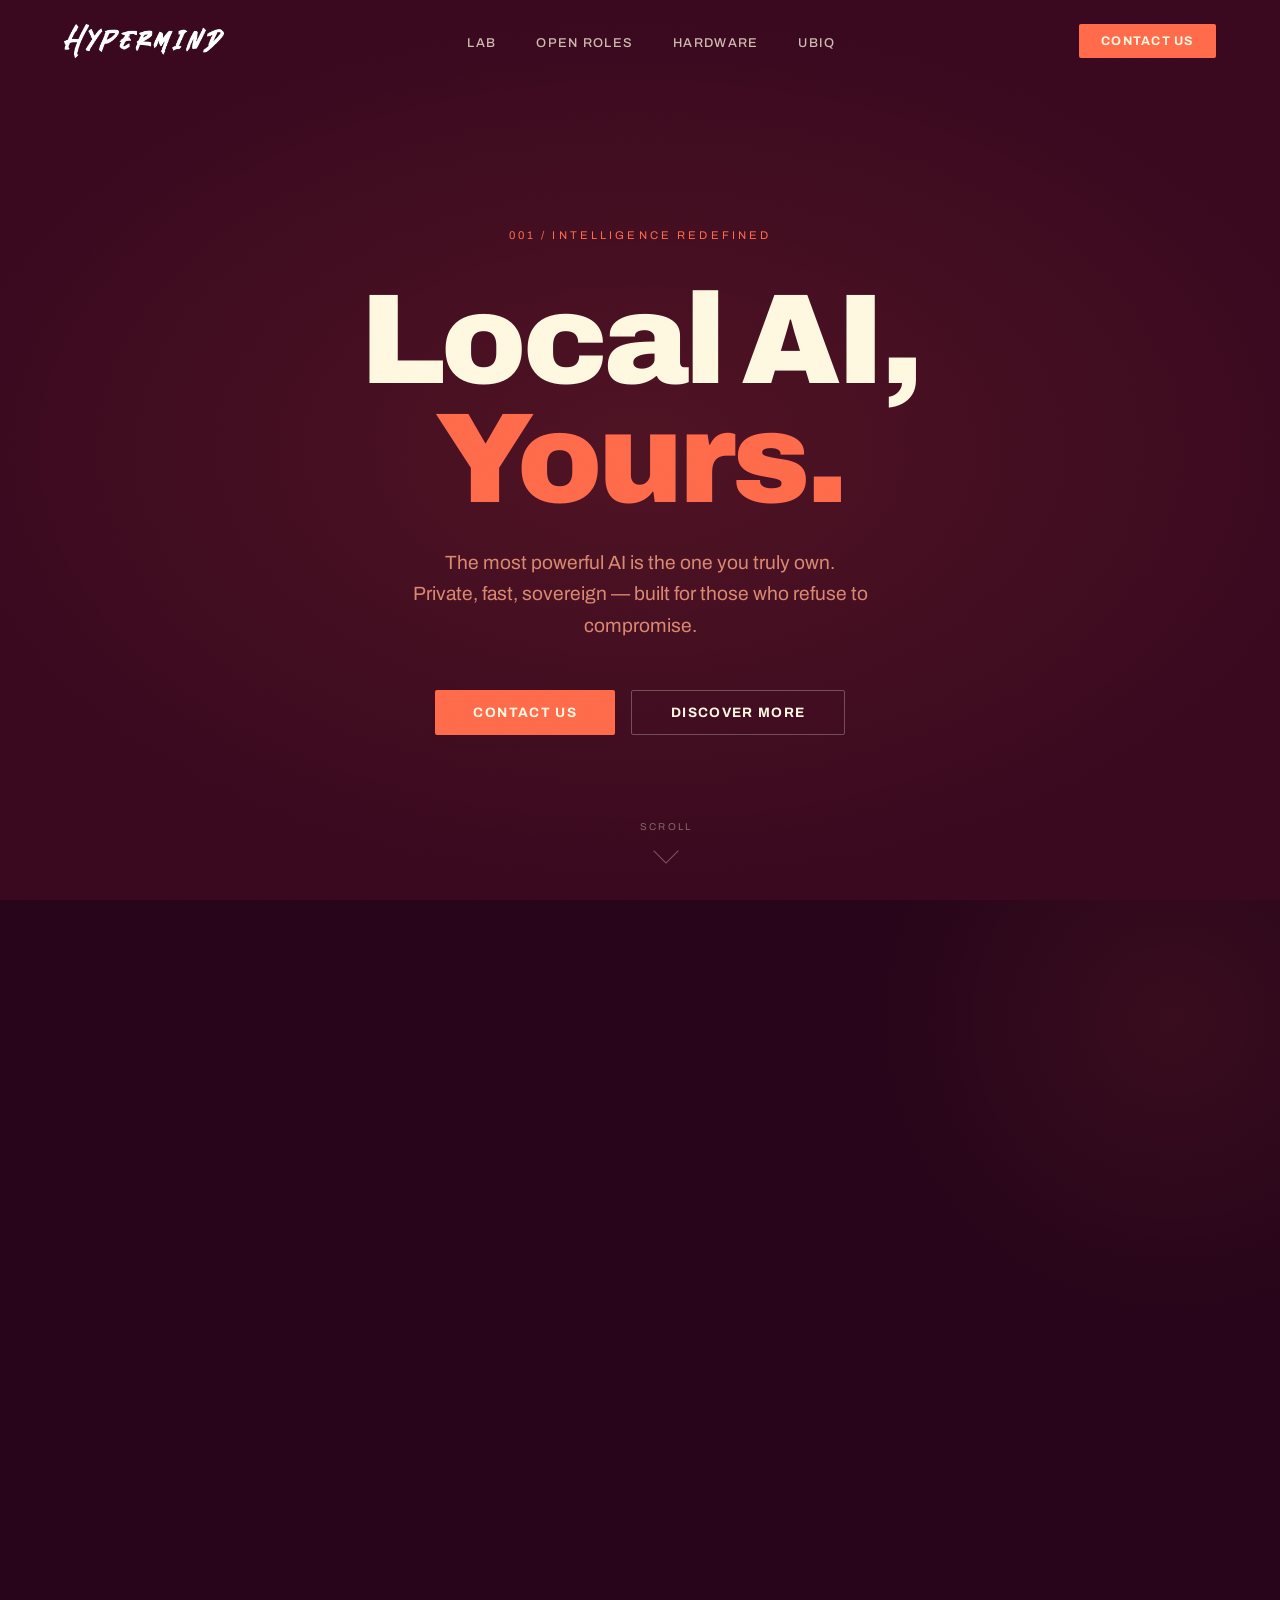
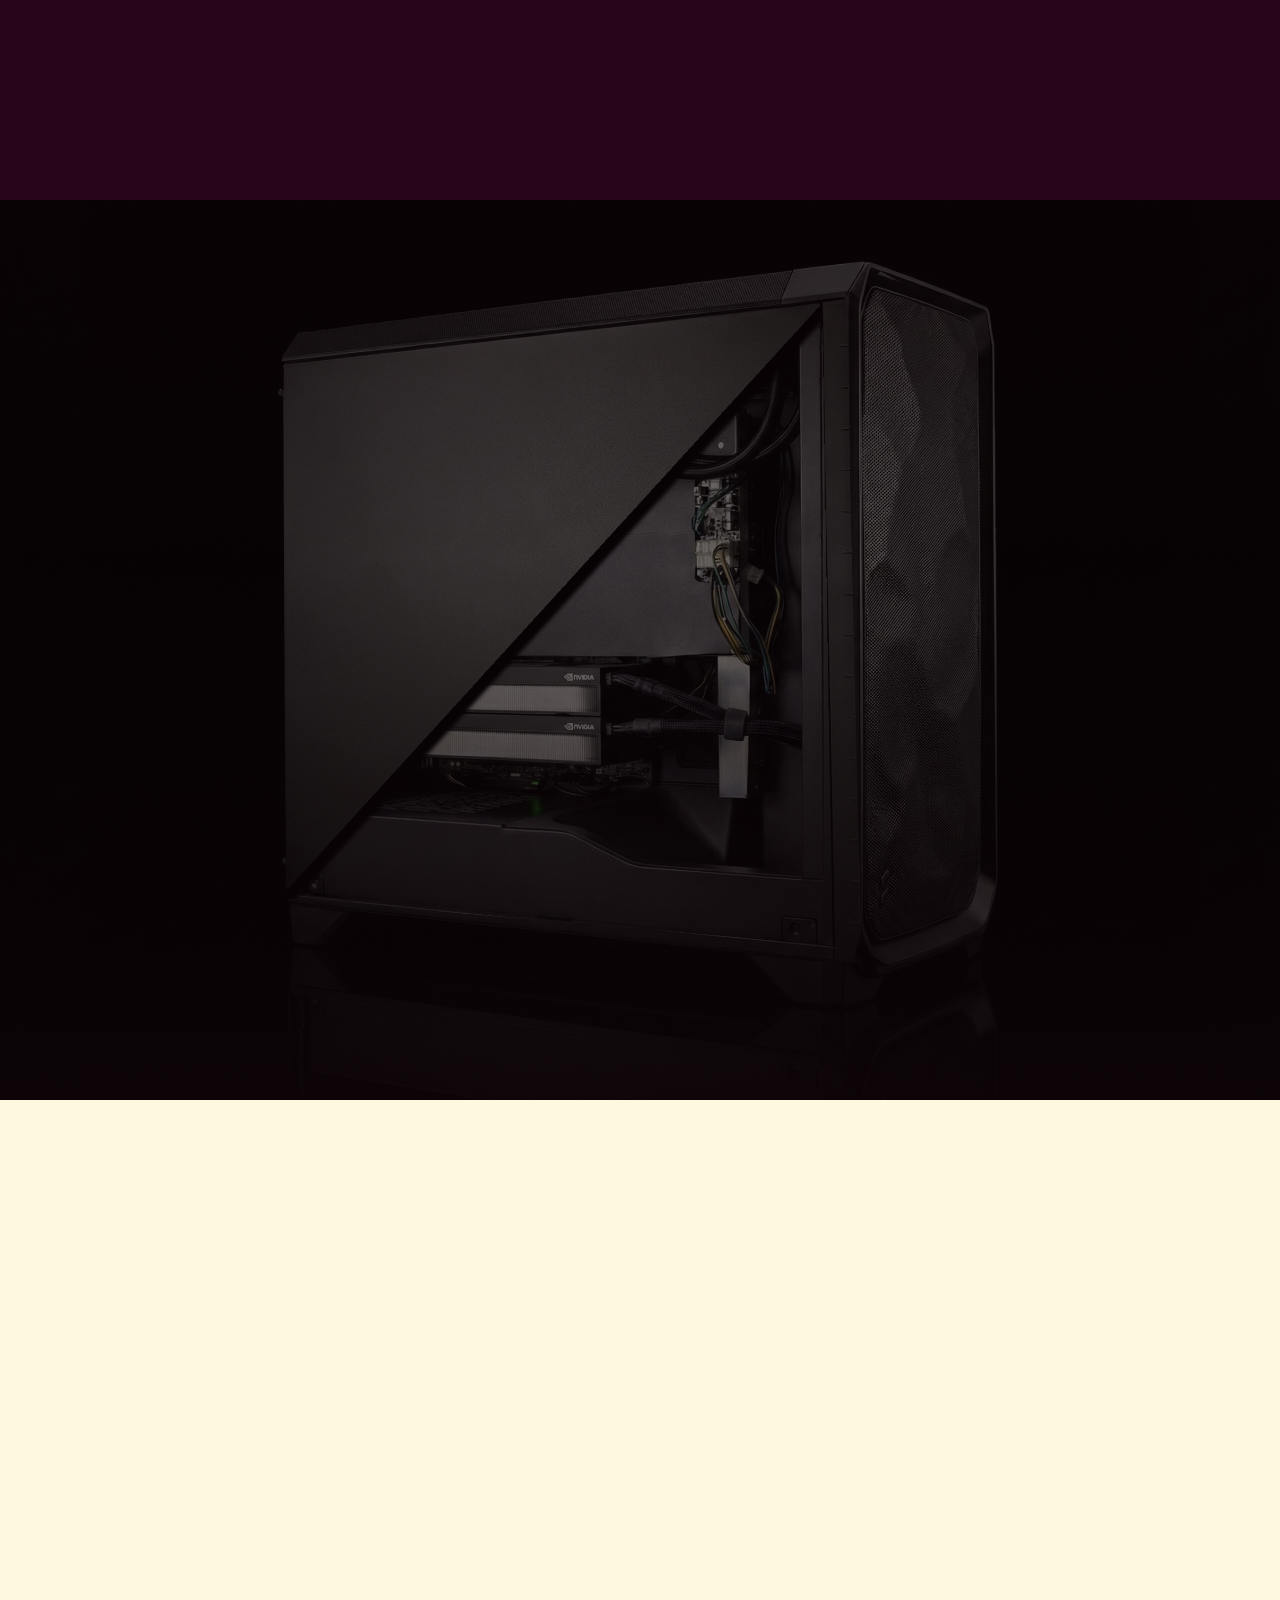
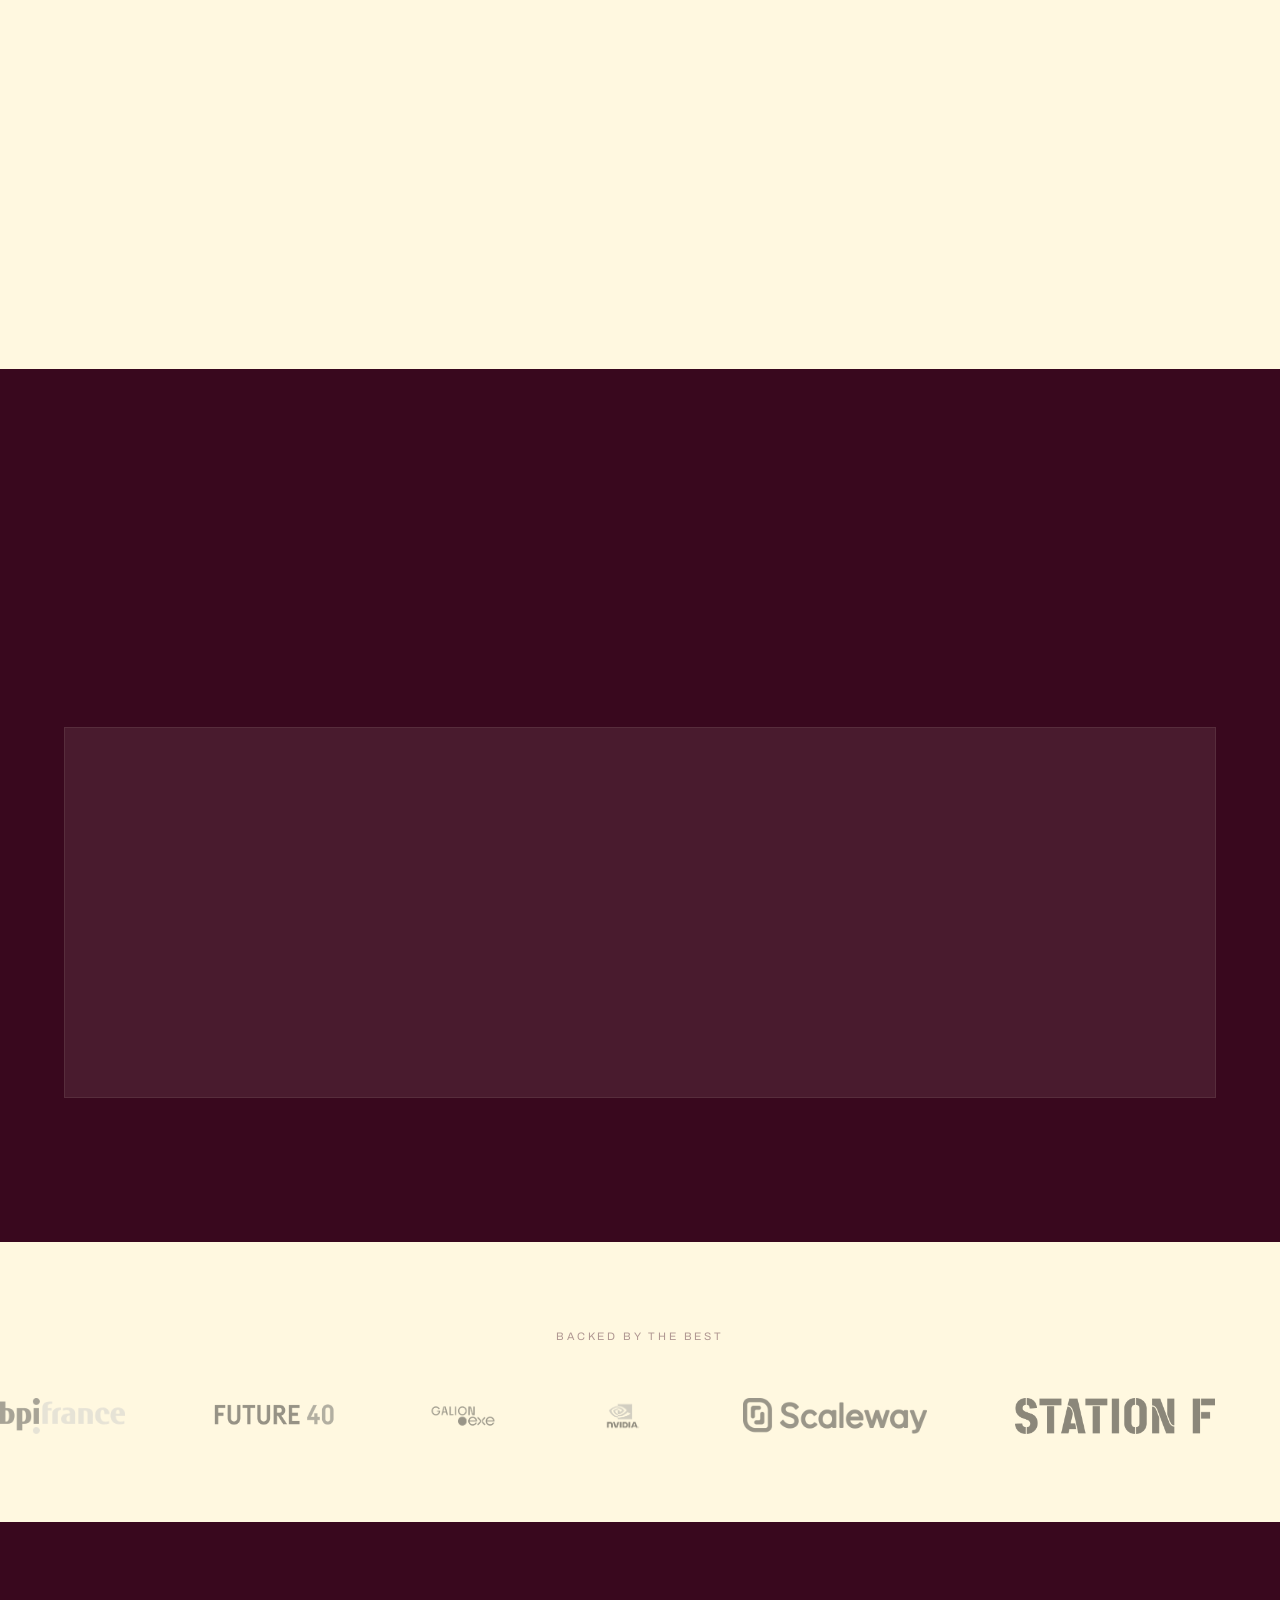
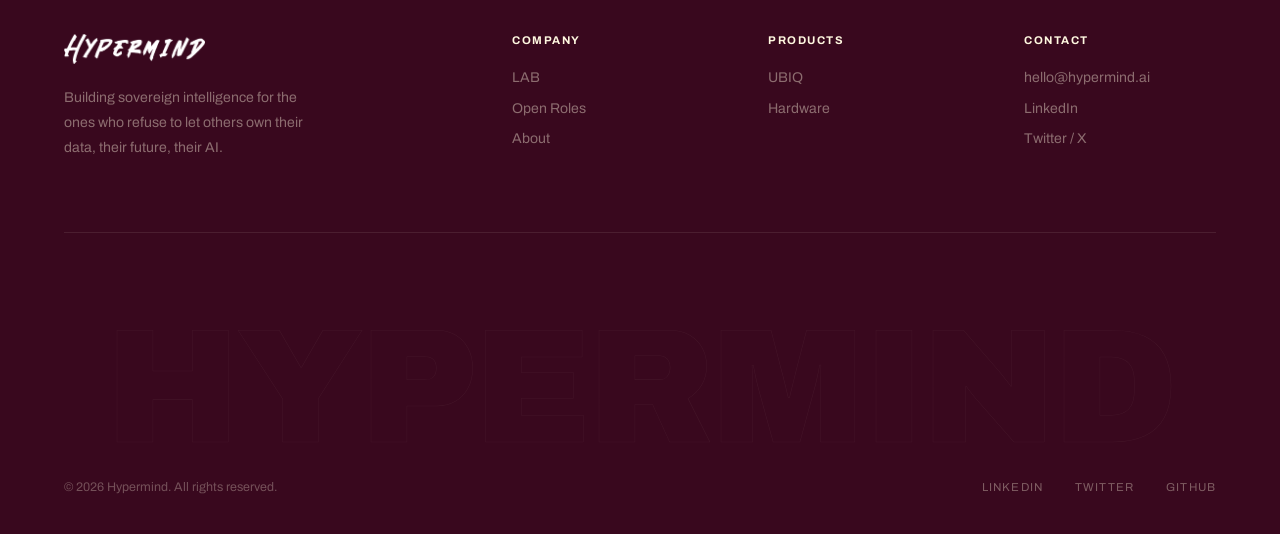
==== index.html @ 374aa988 "Initial version — home, UBIQ, and hardware pages Three-page static site for Hypermind: landing page," ====
<!DOCTYPE html>
<html lang="en">
<head>
  <meta charset="UTF-8" />
  <meta name="viewport" content="width=device-width, initial-scale=1.0" />
  <title>Hypermind — Local Intelligence</title>
  <link rel="preconnect" href="https://fonts.googleapis.com" />
  <link rel="preconnect" href="https://fonts.gstatic.com" crossorigin />
  <link href="https://fonts.googleapis.com/css2?family=Archivo:ital,wdth,wght@0,75..125,100..900;1,75..125,100..900&display=swap" rel="stylesheet" />
  <link rel="stylesheet" href="css/style.css" />
  <link rel="stylesheet" href="css/home.css" />
</head>
<body>

<!-- ══════════════════════════════════════════════
     NAVBAR
══════════════════════════════════════════════ -->
<nav id="nav">
  <a href="#" class="nav-logo">
    <img src="assets/logo.png" alt="Hypermind" />
  </a>
  <ul class="nav-links">
    <li><a href="#lab">LAB</a></li>
    <li><a href="#open-roles">Open Roles</a></li>
    <li><a href="hardware.html">Hardware</a></li>
    <li><a href="#ubiq">UBIQ</a></li>
  </ul>
  <button class="btn-nav" onclick="openModal()">Contact Us</button>
</nav>


<!-- ══════════════════════════════════════════════
     HERO
══════════════════════════════════════════════ -->
<section id="hero">
  <span class="hero-label">001 / Intelligence Redefined</span>
  <h1 class="hero-title">Local AI,<br><em>Yours.</em></h1>
  <p class="hero-sub">
    The most powerful AI is the one you truly own.<br>
    Private, fast, sovereign — built for those who refuse to compromise.
  </p>
  <div class="hero-btns">
    <button class="btn-primary" onclick="openModal()">Contact Us</button>
    <button class="btn-outline" onclick="scrollTo('ubiq')">Discover More</button>
  </div>
  <div class="scroll-hint" onclick="scrollTo('ubiq')">
    <span>Scroll</span>
    <div class="scroll-chevron"></div>
  </div>
</section>


<!-- ══════════════════════════════════════════════
     PRODUCT — UBIQ
══════════════════════════════════════════════ -->
<section id="ubiq">
  <div class="ubiq-inner">
    <div class="ubiq-visual r-l">
      <img src="assets/ubiq.png" alt="UBIQ" />
    </div>
    <div class="ubiq-content">
      <span class="prod-label r d1">001 / Product</span>
      <h2 class="prod-title r d2">UBIQ</h2>
      <p class="prod-caption r d3">
        Your AI, everywhere. UBIQ brings sovereign local intelligence to any
        device — no cloud, no compromise, no limits. Deploy, customise, own.
      </p>
      <div class="r d4">
        <a href="ubiq.html" class="btn-primary">Try UBIQ Now</a>
      </div>
    </div>
  </div>
</section>


<!-- ══════════════════════════════════════════════
     PRODUCT — HARDWARE
══════════════════════════════════════════════ -->
<section id="hardware">
  <div class="hw-bg"></div>
  <div class="hw-overlay"></div>
  <div class="hw-inner">
    <span class="hw-label r d1">002 / Product</span>
    <h2 class="hw-title r d2">The<br>Hardware.</h2>
    <p class="hw-caption r d3">
      Built for performance, designed to last. Our hardware is the
      foundation of local AI sovereignty — raw power, engineered with precision.
    </p>
    <div class="r d4">
      <button class="btn-primary">Discover Hardware</button>
    </div>
  </div>
</section>


<!-- ══════════════════════════════════════════════
     MISSION
══════════════════════════════════════════════ -->
<section id="mission">
  <div class="mission-inner">
    <span class="mission-label r">003 / Our Mission</span>
    <p class="mission-body">
      <span class="r">
        We are in the middle of a revolution that few recognise.
        AI is changing everything — everywhere, all at once.
        But it's almost never truly yours. It always moves the rules: tracking
        your data, following your moves, learning everything about you.&nbsp;
      </span>
      <span class="big r d1">We believe the most powerful AI is the one you truly own.</span>
      <span class="r d2">
        &nbsp;Aligned to your rules. Having access to your data.
        For years, we've worked to bring you Local Intelligence: software that
        runs on your hardware, dependent on no one. AI that is actually yours —
        the one that follows you, not the other way around.
      </span>
    </p>
  </div>
</section>


<!-- ══════════════════════════════════════════════
     PARTNERSHIPS
══════════════════════════════════════════════ -->
<section id="partnerships">
  <div class="section-top">
    <span class="section-tag r">004 / Partnerships</span>
    <h2 class="section-heading r d1">What they<br>say about us.</h2>
  </div>

  <div class="partners-grid">

    <!-- Card 1 — Alexandre Pereira -->
    <div class="partner-card r">
      <div class="card-layout">
        <div class="card-rotated">Alexandre Pereira — 2501.AI Founder</div>
        <img src="assets/alex.jpeg" class="card-photo" alt="Alexandre Pereira" />
        <div class="card-body">
          <span class="quote-icon">"</span>
          <p class="card-quote">
            Hypermind is the best team ever regarding local AI,
            or as they like to call it: Local Intelligence.
          </p>
          <p class="card-role">Founder, 2501.AI</p>
          <a href="#" class="card-link">Go to the article →</a>
        </div>
      </div>
    </div>

    <!-- Card 2 — add name & quote here -->
    <div class="partner-card r d1">
      <div class="card-layout">
        <div class="card-rotated">Partner — Institution</div>
        <div class="card-photo-empty">⊕</div>
        <div class="card-body">
          <span class="quote-icon">"</span>
          <p class="card-quote">
            An exceptional team pushing the boundaries of what's
            possible with local AI infrastructure.
          </p>
          <p class="card-role">Partner</p>
          <a href="#" class="card-link">Learn more →</a>
        </div>
      </div>
    </div>

    <!-- Card 3 — add name & quote here -->
    <div class="partner-card r d2">
      <div class="card-layout">
        <div class="card-rotated">Partner — Institution</div>
        <div class="card-photo-empty">⊕</div>
        <div class="card-body">
          <span class="quote-icon">"</span>
          <p class="card-quote">
            Hypermind represents a new vision for enterprise AI —
            one that doesn't compromise on privacy or performance.
          </p>
          <p class="card-role">Partner</p>
          <a href="#" class="card-link">Learn more →</a>
        </div>
      </div>
    </div>

  </div>
</section>


<!-- ══════════════════════════════════════════════
     SPONSORS MARQUEE
══════════════════════════════════════════════ -->
<section id="sponsors">
  <p class="sponsors-tag">Backed by the best</p>
  <div style="overflow:hidden;">
    <div class="marquee-track">
      <img src="assets/bpifrance.png" alt="BPI France"  class="sponsor-img" />
      <img src="assets/f40.png"        alt="Future 40"   class="sponsor-img" />
      <img src="assets/galion.avif"    alt="Galion"      class="sponsor-img" />
      <img src="assets/nvidia.png"     alt="NVIDIA"      class="sponsor-img" />
      <img src="assets/scaleway.png"   alt="Scaleway"    class="sponsor-img" />
      <img src="assets/stationf.png"   alt="Station F"   class="sponsor-img" />
      <!-- Duplicate for seamless loop -->
      <img src="assets/bpifrance.png" alt="BPI France"  class="sponsor-img" />
      <img src="assets/f40.png"        alt="Future 40"   class="sponsor-img" />
      <img src="assets/galion.avif"    alt="Galion"      class="sponsor-img" />
      <img src="assets/nvidia.png"     alt="NVIDIA"      class="sponsor-img" />
      <img src="assets/scaleway.png"   alt="Scaleway"    class="sponsor-img" />
      <img src="assets/stationf.png"   alt="Station F"   class="sponsor-img" />
    </div>
  </div>
</section>


<!-- ══════════════════════════════════════════════
     FOOTER
══════════════════════════════════════════════ -->
<footer>
  <div class="footer-inner">
    <div class="footer-grid">
      <div class="footer-brand">
        <img src="assets/logo.png" class="footer-brand-logo" alt="Hypermind" />
        <p>Building sovereign intelligence for the ones who refuse to let others own their data, their future, their AI.</p>
      </div>
      <div class="footer-col">
        <h5>Company</h5>
        <ul>
          <li><a href="#lab">LAB</a></li>
          <li><a href="#open-roles">Open Roles</a></li>
          <li><a href="#">About</a></li>
        </ul>
      </div>
      <div class="footer-col">
        <h5>Products</h5>
        <ul>
          <li><a href="ubiq.html">UBIQ</a></li>
          <li><a href="hardware.html">Hardware</a></li>
        </ul>
      </div>
      <div class="footer-col">
        <h5>Contact</h5>
        <ul>
          <li><a href="mailto:hello@hypermind.ai">hello@hypermind.ai</a></li>
          <li><a href="#">LinkedIn</a></li>
          <li><a href="#">Twitter / X</a></li>
        </ul>
      </div>
    </div>

    <div class="footer-big">
      <svg id="footer-svg" viewBox="0 0 1000 160" xmlns="http://www.w3.org/2000/svg"
           onmouseenter="fhOn(true)" onmouseleave="fhOn(false)" onmousemove="fhMove(event)">
        <defs>
          <radialGradient id="fhReveal" gradientUnits="userSpaceOnUse" r="240" cx="500" cy="80">
            <stop offset="0%"   stop-color="white"/>
            <stop offset="100%" stop-color="black"/>
          </radialGradient>
          <mask id="fhMask">
            <rect x="0" y="0" width="100%" height="100%" fill="url(#fhReveal)"/>
          </mask>
          <linearGradient id="fhGrad" x1="0%" y1="0%" x2="100%" y2="0%">
            <stop offset="0%"   stop-color="#FF6B4B"/>
            <stop offset="50%"  stop-color="#FFA886"/>
            <stop offset="100%" stop-color="#FF6B4B"/>
          </linearGradient>
        </defs>
        <text x="50%" y="75%" text-anchor="middle" dominant-baseline="middle"
              font-size="145" font-weight="900" font-family="Archivo,sans-serif"
              fill="none" stroke="rgba(255,248,224,.055)" stroke-width="0.5" letter-spacing="-3">HYPERMIND</text>
        <text id="fh-hover" x="50%" y="75%" text-anchor="middle" dominant-baseline="middle"
              font-size="145" font-weight="900" font-family="Archivo,sans-serif"
              fill="none" stroke="url(#fhGrad)" stroke-width="0.5"
              mask="url(#fhMask)" opacity="0" letter-spacing="-3"
              style="transition: opacity .3s">HYPERMIND</text>
      </svg>
    </div>

    <div class="footer-bottom">
      <p class="footer-copy">&copy; 2026 Hypermind. All rights reserved.</p>
      <div class="footer-social">
        <a href="#">LinkedIn</a>
        <a href="#">Twitter</a>
        <a href="#">GitHub</a>
      </div>
    </div>
  </div>
</footer>


<!-- ══════════════════════════════════════════════
     CONTACT MODAL
══════════════════════════════════════════════ -->
<div class="modal-bg" id="modal-bg" onclick="closeModalOut(event)">
  <div class="modal">
    <button class="modal-x" onclick="closeModal()">×</button>
    <h2>Let's Talk.</h2>
    <p>Tell us about your project and we'll get back to you shortly.</p>
    <form onsubmit="sendForm(event)">
      <div class="form-row">
        <label>Your Name</label>
        <input type="text" placeholder="Jane Doe" required />
      </div>
      <div class="form-row">
        <label>Email</label>
        <input type="email" placeholder="you@company.com" required />
      </div>
      <div class="form-row">
        <label>Message</label>
        <textarea placeholder="What are you working on?" required></textarea>
      </div>
      <button type="submit" class="btn-primary" style="width:100%;margin-top:.5rem;">
        Send Message
      </button>
    </form>
  </div>
</div>

<script src="js/main.js"></script>
</body>
</html>
---- css/style.css ----
/* ═══════════════════════════════════════════════════════════
   HYPERMIND — Shared Stylesheet
   Used by: index.html, ubiq.html
   ─────────────────────────────────────────────────────────
   To change brand colours, edit the :root variables below.
═══════════════════════════════════════════════════════════ */

/* ─── Brand Variables ───────────────────────────────────── */
:root {
  --dark:  #39081E;
  --cream: #FFF8E0;
  --peach: #FFA886;
  --coral: #FF6B4B;
  --font:  'Archivo', sans-serif;
}

/* ─── Reset ─────────────────────────────────────────────── */
*, *::before, *::after { margin: 0; padding: 0; box-sizing: border-box; }
html  { scroll-behavior: smooth; }
body  { font-family: var(--font); background: var(--dark); color: var(--cream); overflow-x: hidden; cursor: default; }
img   { display: block; max-width: 100%; }
a     { text-decoration: none; }
button { cursor: pointer; }

/* ─── Scroll-Reveal Utility Classes ────────────────────── */
/* Add .r .r-l .r-r .r-sc to any element to animate it in on scroll.
   JavaScript in main.js adds the .on class via IntersectionObserver.
   Use .d1–.d5 to stagger siblings. */
.r    { opacity: 0; transform: translateY(44px);  transition: opacity .85s ease, transform .85s ease; }
.r-l  { opacity: 0; transform: translateX(-44px); transition: opacity .85s ease, transform .85s ease; }
.r-r  { opacity: 0; transform: translateX(44px);  transition: opacity .85s ease, transform .85s ease; }
.r-sc { opacity: 0; transform: scale(.93);        transition: opacity .9s ease,  transform .9s ease; }
.r.on, .r-l.on, .r-r.on, .r-sc.on { opacity: 1; transform: none; }
.d1 { transition-delay: .10s; }
.d2 { transition-delay: .20s; }
.d3 { transition-delay: .32s; }
.d4 { transition-delay: .44s; }
.d5 { transition-delay: .56s; }

/* ─── Shared Keyframes ──────────────────────────────────── */
@keyframes fadeUp {
  to { opacity: 1; transform: translateY(0); }
}
@keyframes chevronBounce {
  0%,100% { transform: rotate(45deg) translateY(0); }
  50%      { transform: rotate(45deg) translateY(6px); }
}
@keyframes marquee {
  from { transform: translateX(0); }
  to   { transform: translateX(-50%); }
}

/* ─── Buttons ───────────────────────────────────────────── */
/* Primary (coral fill) */
.btn-primary {
  display: inline-flex; align-items: center; justify-content: center;
  background: var(--coral); color: var(--cream); border: none;
  padding: .9rem 2.4rem; font-family: var(--font); font-size: .85rem;
  font-weight: 700; letter-spacing: .1em; text-transform: uppercase;
  border-radius: 2px; transition: background .25s, transform .25s, box-shadow .25s;
}
.btn-primary:hover {
  background: var(--peach); transform: translateY(-2px);
  box-shadow: 0 8px 28px rgba(255,107,75,.35);
}

/* Ghost outline */
.btn-outline {
  display: inline-flex; align-items: center; justify-content: center;
  background: transparent; color: var(--cream);
  border: 1px solid rgba(255,248,224,.28);
  padding: .9rem 2.4rem; font-family: var(--font); font-size: .85rem;
  font-weight: 700; letter-spacing: .1em; text-transform: uppercase;
  border-radius: 2px; transition: border-color .25s, background .25s;
}
.btn-outline:hover { border-color: var(--cream); background: rgba(255,248,224,.06); }

/* Nav CTA button */
.btn-nav {
  background: var(--coral); color: var(--cream); border: none;
  padding: .6rem 1.4rem; font-family: var(--font); font-size: .78rem;
  font-weight: 700; letter-spacing: .1em; text-transform: uppercase;
  border-radius: 2px; transition: background .2s, transform .2s;
}
.btn-nav:hover { background: var(--peach); transform: translateY(-1px); }

/* ─── Scroll Chevron (shared arrow used in both heroes) ── */
.scroll-hint {
  position: absolute; z-index: 2;
  display: flex; flex-direction: column; align-items: center; gap: .6rem;
  cursor: pointer;
  opacity: 0; animation: fadeUp .7s ease forwards 1.3s;
}
.scroll-hint span {
  font-size: .62rem; letter-spacing: .22em; text-transform: uppercase;
  color: rgba(255,248,224,.38);
}
.scroll-chevron {
  width: 18px; height: 18px;
  border-right: 1.5px solid rgba(255,248,224,.32);
  border-bottom: 1.5px solid rgba(255,248,224,.32);
  transform: rotate(45deg);
  animation: chevronBounce 1.6s ease infinite;
}

/* ═══════════════════════════════════════════════════════════
   NAVBAR
═══════════════════════════════════════════════════════════ */
#nav {
  position: fixed; top: 0; left: 0; right: 0; z-index: 900;
  display: flex; align-items: center; justify-content: space-between;
  padding: 1.5rem 4rem;
  transition: background .4s, backdrop-filter .4s;
}
#nav.scrolled {
  background: rgba(57,8,30,.88);
  backdrop-filter: blur(14px);
  -webkit-backdrop-filter: blur(14px);
}
.nav-logo img { height: 34px; filter: brightness(0) invert(1); }
.nav-links { display: flex; align-items: center; gap: 2.5rem; list-style: none; }
.nav-links a {
  color: rgba(255,248,224,.75); font-size: .8rem; font-weight: 500;
  letter-spacing: .1em; text-transform: uppercase; transition: color .2s;
}
.nav-links a:hover  { color: var(--cream); }
.nav-links a.active { color: var(--coral); }

/* ═══════════════════════════════════════════════════════════
   FOOTER
═══════════════════════════════════════════════════════════ */
footer {
  background: var(--dark);
  position: relative; overflow: hidden;
  padding: 7rem 4rem 0;
}
.footer-inner { max-width: 1200px; margin: 0 auto; }
.footer-grid {
  display: grid; grid-template-columns: 2fr 1fr 1fr 1fr;
  gap: 4rem; padding-bottom: 4.5rem;
  border-bottom: 1px solid rgba(255,248,224,.09);
}
.footer-brand-logo { height: 30px; filter: brightness(0) invert(1); margin-bottom: 1.4rem; }
.footer-brand p    { font-size: .88rem; line-height: 1.75; color: rgba(255,248,224,.42); max-width: 260px; }
.footer-col h5 {
  font-size: .7rem; letter-spacing: .14em; text-transform: uppercase;
  color: var(--cream); font-weight: 700; margin-bottom: 1.4rem;
}
.footer-col ul { list-style: none; display: flex; flex-direction: column; gap: .85rem; }
.footer-col a  { color: rgba(255,248,224,.42); font-size: .88rem; transition: color .2s; }
.footer-col a:hover { color: var(--peach); }
.footer-bottom {
  padding: 2.25rem 0 2.5rem;
  display: flex; justify-content: space-between; align-items: center;
}
.footer-copy   { font-size: .78rem; color: rgba(255,248,224,.3); }
.footer-social { display: flex; gap: 2rem; }
.footer-social a {
  font-size: .72rem; letter-spacing: .1em; text-transform: uppercase;
  color: rgba(255,248,224,.35); transition: color .2s;
}
.footer-social a:hover { color: var(--peach); }
/* Big HYPERMIND hover SVG at bottom of footer */
.footer-big { margin-top: 2rem; height: clamp(6rem, 14vw, 12rem); }
.footer-big svg { width: 100%; height: 100%; overflow: visible; }

/* ═══════════════════════════════════════════════════════════
   CONTACT MODAL
═══════════════════════════════════════════════════════════ */
.modal-bg {
  position: fixed; inset: 0; z-index: 999;
  background: rgba(57,8,30,.92);
  backdrop-filter: blur(10px); -webkit-backdrop-filter: blur(10px);
  display: flex; align-items: center; justify-content: center;
  opacity: 0; pointer-events: none; transition: opacity .3s;
}
.modal-bg.open { opacity: 1; pointer-events: all; }
.modal {
  background: #2c061a;
  border: 1px solid rgba(255,248,224,.1);
  padding: 3.5rem; max-width: 520px; width: 90%; position: relative;
  transform: translateY(24px); transition: transform .3s;
}
.modal-bg.open .modal { transform: translateY(0); }
.modal-x {
  position: absolute; top: 1.25rem; right: 1.4rem;
  background: none; border: none; color: rgba(255,248,224,.5);
  font-size: 1.6rem; line-height: 1; transition: color .2s;
}
.modal-x:hover { color: var(--cream); }
.modal h2       { font-size: 2.2rem; font-weight: 900; letter-spacing: -.025em; margin-bottom: .4rem; }
.modal > p      { font-size: .88rem; color: rgba(255,248,224,.45); margin-bottom: 2rem; line-height: 1.6; }
.form-row       { margin-bottom: 1.1rem; }
.form-row label {
  display: block; font-size: .68rem; letter-spacing: .14em;
  text-transform: uppercase; color: rgba(255,248,224,.45); margin-bottom: .45rem;
}
.form-row input,
.form-row textarea {
  width: 100%; background: rgba(255,248,224,.04);
  border: 1px solid rgba(255,248,224,.13); color: var(--cream);
  padding: .8rem 1rem; font-family: var(--font); font-size: .9rem;
  border-radius: 2px; outline: none; transition: border-color .2s;
}
.form-row input:focus,
.form-row textarea:focus { border-color: var(--coral); }
.form-row textarea { resize: vertical; min-height: 90px; }

/* ═══════════════════════════════════════════════════════════
   SHARED RESPONSIVE — Navbar + Footer collapse
═══════════════════════════════════════════════════════════ */
@media (max-width: 900px) {
  #nav         { padding: 1.2rem 1.6rem; }
  .nav-links   { display: none; }
  footer       { padding: 5rem 1.5rem 0; }
  .footer-grid { grid-template-columns: 1fr 1fr; gap: 2.5rem; }
}
@media (max-width: 560px) {
  .footer-grid   { grid-template-columns: 1fr; }
  .footer-bottom { flex-direction: column; gap: 1rem; text-align: center; }
}
---- css/home.css ----
/* ═══════════════════════════════════════════════════════════
   HYPERMIND — Home Page Styles  (index.html only)
═══════════════════════════════════════════════════════════ */

/* ─── HERO ──────────────────────────────────────────────── */
#hero {
  min-height: 100svh;
  background: var(--dark);
  display: flex; flex-direction: column;
  align-items: center; justify-content: center;
  text-align: center;
  padding: 10rem 2rem 6rem;
  position: relative; overflow: hidden;
}
/* Radial coral glow */
#hero::before {
  content: '';
  position: absolute; inset: 0;
  background: radial-gradient(ellipse 80% 70% at 50% 50%,
    rgba(255,107,75,.11) 0%, transparent 70%);
  pointer-events: none;
}
/* Grain texture */
#hero::after {
  content: '';
  position: absolute; inset: 0;
  background-image: url("data:image/svg+xml,%3Csvg xmlns='http://www.w3.org/2000/svg' width='300' height='300'%3E%3Cfilter id='n'%3E%3CfeTurbulence type='fractalNoise' baseFrequency='.75' numOctaves='4' stitchTiles='stitch'/%3E%3C/filter%3E%3Crect width='100%25' height='100%25' filter='url(%23n)' opacity='.035'/%3E%3C/svg%3E");
  pointer-events: none; opacity: .5;
}

.hero-label {
  font-size: .7rem; letter-spacing: .28em; text-transform: uppercase;
  color: var(--coral); margin-bottom: 2.5rem;
  opacity: 0; transform: translateY(18px);
  animation: fadeUp .7s ease forwards .3s;
}
.hero-title {
  font-size: clamp(3.8rem, 10vw, 9.5rem);
  font-weight: 900; line-height: .93; letter-spacing: -.03em;
  color: var(--cream); margin-bottom: 1.75rem;
  opacity: 0; transform: translateY(28px);
  animation: fadeUp .85s ease forwards .5s;
}
.hero-title em { color: var(--coral); font-style: normal; }
.hero-sub {
  font-size: clamp(.95rem, 1.8vw, 1.2rem); font-weight: 400;
  color: rgba(255,168,134,.8); line-height: 1.65;
  max-width: 500px; margin-bottom: 3rem;
  opacity: 0; transform: translateY(22px);
  animation: fadeUp .85s ease forwards .7s;
}
.hero-btns {
  display: flex; gap: 1rem; flex-wrap: wrap; justify-content: center;
  opacity: 0; animation: fadeUp .85s ease forwards .9s;
}
/* Home page scroll hint is centered bottom */
.scroll-hint {
  bottom: 2.5rem; left: 50%; transform: translateX(-50%);
}

/* ─── PRODUCT: UBIQ ─────────────────────────────────────── */
#ubiq {
  min-height: 100svh;
  background: #28051A;
  display: flex; align-items: center;
  position: relative; overflow: hidden;
  padding: 7rem 4rem;
}
#ubiq::before {
  content: '';
  position: absolute; top: -20%; right: -15%;
  width: 600px; height: 600px; border-radius: 50%;
  background: radial-gradient(circle, rgba(255,107,75,.08) 0%, transparent 70%);
  pointer-events: none;
}
.ubiq-inner {
  max-width: 1200px; width: 100%; margin: 0 auto;
  display: grid; grid-template-columns: 1fr 1fr;
  gap: 6rem; align-items: center;
}
.ubiq-visual { display: flex; align-items: center; justify-content: center; }
.ubiq-visual img {
  width: min(420px, 100%);
  filter: drop-shadow(0 0 80px rgba(255,107,75,.3));
  transition: transform .6s ease;
}
.ubiq-visual img:hover { transform: translateY(-10px) scale(1.02); }
.prod-label {
  font-size: .68rem; letter-spacing: .26em; text-transform: uppercase;
  color: var(--coral); margin-bottom: 1.25rem; display: block;
}
.prod-title {
  font-size: clamp(4rem, 9vw, 8.5rem);
  font-weight: 900; line-height: .92; letter-spacing: -.03em;
  color: var(--cream); margin-bottom: 1.5rem;
}
.prod-caption {
  font-size: 1.05rem; line-height: 1.7;
  color: rgba(255,248,224,.55); max-width: 420px;
  margin-bottom: 2.25rem;
}

/* ─── PRODUCT: HARDWARE ─────────────────────────────────── */
#hardware {
  min-height: 100svh;
  background: #0D0407;
  display: flex; align-items: center; justify-content: center;
  position: relative; overflow: hidden;
  padding: 0;
}
.hw-bg {
  position: absolute; inset: 0;
  background-image: url('../assets/hardware.png');
  background-size: cover; background-position: center;
  opacity: .55; transition: opacity 1s;
}
#hardware:hover .hw-bg { opacity: .65; }
.hw-overlay {
  position: absolute; inset: 0;
  background: linear-gradient(
    to bottom,
    rgba(13,4,7,.55) 0%,
    rgba(13,4,7,.2)  40%,
    rgba(13,4,7,.4)  70%,
    rgba(13,4,7,.85) 100%
  );
}
.hw-inner {
  position: relative; z-index: 2;
  width: 100%; text-align: center;
  padding: 10rem 4rem 7rem;
  display: flex; flex-direction: column;
  align-items: center; gap: 1.5rem;
}
.hw-label {
  font-size: .68rem; letter-spacing: .26em; text-transform: uppercase;
  color: var(--coral);
}
.hw-title {
  font-size: clamp(5rem, 13vw, 13rem);
  font-weight: 900; line-height: .88; letter-spacing: -.04em;
  color: var(--cream);
}
.hw-caption {
  font-size: 1rem; line-height: 1.7;
  color: rgba(255,248,224,.5); max-width: 460px;
}

/* ─── MISSION ───────────────────────────────────────────── */
#mission {
  background: var(--cream);
  padding: 11rem 4rem;
  position: relative; overflow: hidden;
}
.mission-inner { max-width: 860px; margin: 0 auto; }
.mission-label {
  display: block; font-size: .68rem; letter-spacing: .26em;
  text-transform: uppercase; color: var(--coral);
  margin-bottom: 3.5rem;
}
.mission-body {
  font-size: clamp(1.2rem, 2.4vw, 1.65rem);
  line-height: 1.65; color: rgba(57,8,30,.5); font-weight: 400;
}
/* The big inline statement */
.mission-body .big {
  font-size: clamp(2rem, 5vw, 3.6rem);
  font-weight: 900; color: var(--dark);
  line-height: 1.05; letter-spacing: -.025em;
  display: inline;
}

/* ─── PARTNERSHIPS ──────────────────────────────────────── */
#partnerships {
  background: var(--dark);
  padding: 9rem 4rem;
}
.section-top { max-width: 1200px; margin: 0 auto 4rem; }
.section-tag {
  font-size: .68rem; letter-spacing: .26em; text-transform: uppercase;
  color: var(--coral); display: block; margin-bottom: 1rem;
}
.section-heading {
  font-size: clamp(2.2rem, 5vw, 3.8rem);
  font-weight: 900; line-height: 1.0; letter-spacing: -.025em;
  color: var(--cream);
}
.partners-grid {
  max-width: 1200px; margin: 0 auto;
  display: grid; grid-template-columns: repeat(auto-fill, minmax(340px, 1fr));
  gap: 1.5px;
  border: 1px solid rgba(255,248,224,.08);
  background: rgba(255,248,224,.08);
}
.partner-card {
  background: var(--dark); padding: 2.75rem;
  display: flex; flex-direction: column; gap: 1.75rem;
  transition: background .3s;
}
.partner-card:hover { background: rgba(255,107,75,.05); }
.card-layout        { display: flex; gap: 1.75rem; align-items: flex-start; }
.card-rotated {
  writing-mode: vertical-rl; transform: rotate(180deg);
  font-size: .6rem; letter-spacing: .2em; text-transform: uppercase;
  color: var(--coral); white-space: nowrap; flex-shrink: 0;
  padding-top: .5rem;
}
.card-photo {
  width: 76px; height: 76px; border-radius: 2px;
  object-fit: cover; flex-shrink: 0; filter: grayscale(20%);
}
.card-photo-empty {
  width: 76px; height: 76px; border-radius: 2px;
  background: rgba(255,168,134,.12); flex-shrink: 0;
  display: flex; align-items: center; justify-content: center;
  font-size: 1.6rem; color: rgba(255,168,134,.5);
}
.card-body    { flex: 1; }
.quote-icon   { font-size: 2.2rem; line-height: 1; color: var(--coral); display: block; margin-bottom: .4rem; }
.card-quote   { font-size: .97rem; line-height: 1.65; color: rgba(255,248,224,.7); }
.card-role    { font-size: .7rem; text-transform: uppercase; letter-spacing: .12em; color: var(--peach); font-weight: 700; margin-top: .6rem; }
.card-link    { font-size: .78rem; color: var(--coral); letter-spacing: .05em; display: inline-flex; align-items: center; gap: .4rem; margin-top: 1.1rem; transition: gap .2s; }
.card-link:hover { gap: .65rem; }

/* ─── SPONSORS MARQUEE ──────────────────────────────────── */
#sponsors {
  background: var(--cream);
  padding: 5.5rem 0; overflow: hidden;
}
.sponsors-tag {
  text-align: center; font-size: .68rem; letter-spacing: .26em;
  text-transform: uppercase; color: rgba(57,8,30,.4);
  margin-bottom: 3.5rem;
}
.marquee-track {
  display: flex; gap: 5.5rem; align-items: center;
  animation: marquee 22s linear infinite;
  width: max-content;
}
.marquee-track:hover { animation-play-state: paused; }
.sponsor-img {
  height: 36px; object-fit: contain;
  filter: grayscale(100%); opacity: .45;
  transition: filter .3s, opacity .3s; flex-shrink: 0;
}
.sponsor-img:hover { filter: grayscale(0%); opacity: 1; }

/* ─── Responsive (home-specific) ───────────────────────── */
@media (max-width: 900px) {
  .ubiq-inner  { grid-template-columns: 1fr; gap: 3rem; padding: 4rem 1.5rem; }
  #ubiq        { padding: 6rem 1.5rem; }
  #mission     { padding: 7rem 1.5rem; }
  #partnerships { padding: 6rem 1.5rem; }
  .hw-title    { font-size: clamp(3.5rem, 11vw, 9rem); }
}
@media (max-width: 560px) {
  .hero-btns       { flex-direction: column; align-items: center; }
  .partners-grid   { grid-template-columns: 1fr; }
}
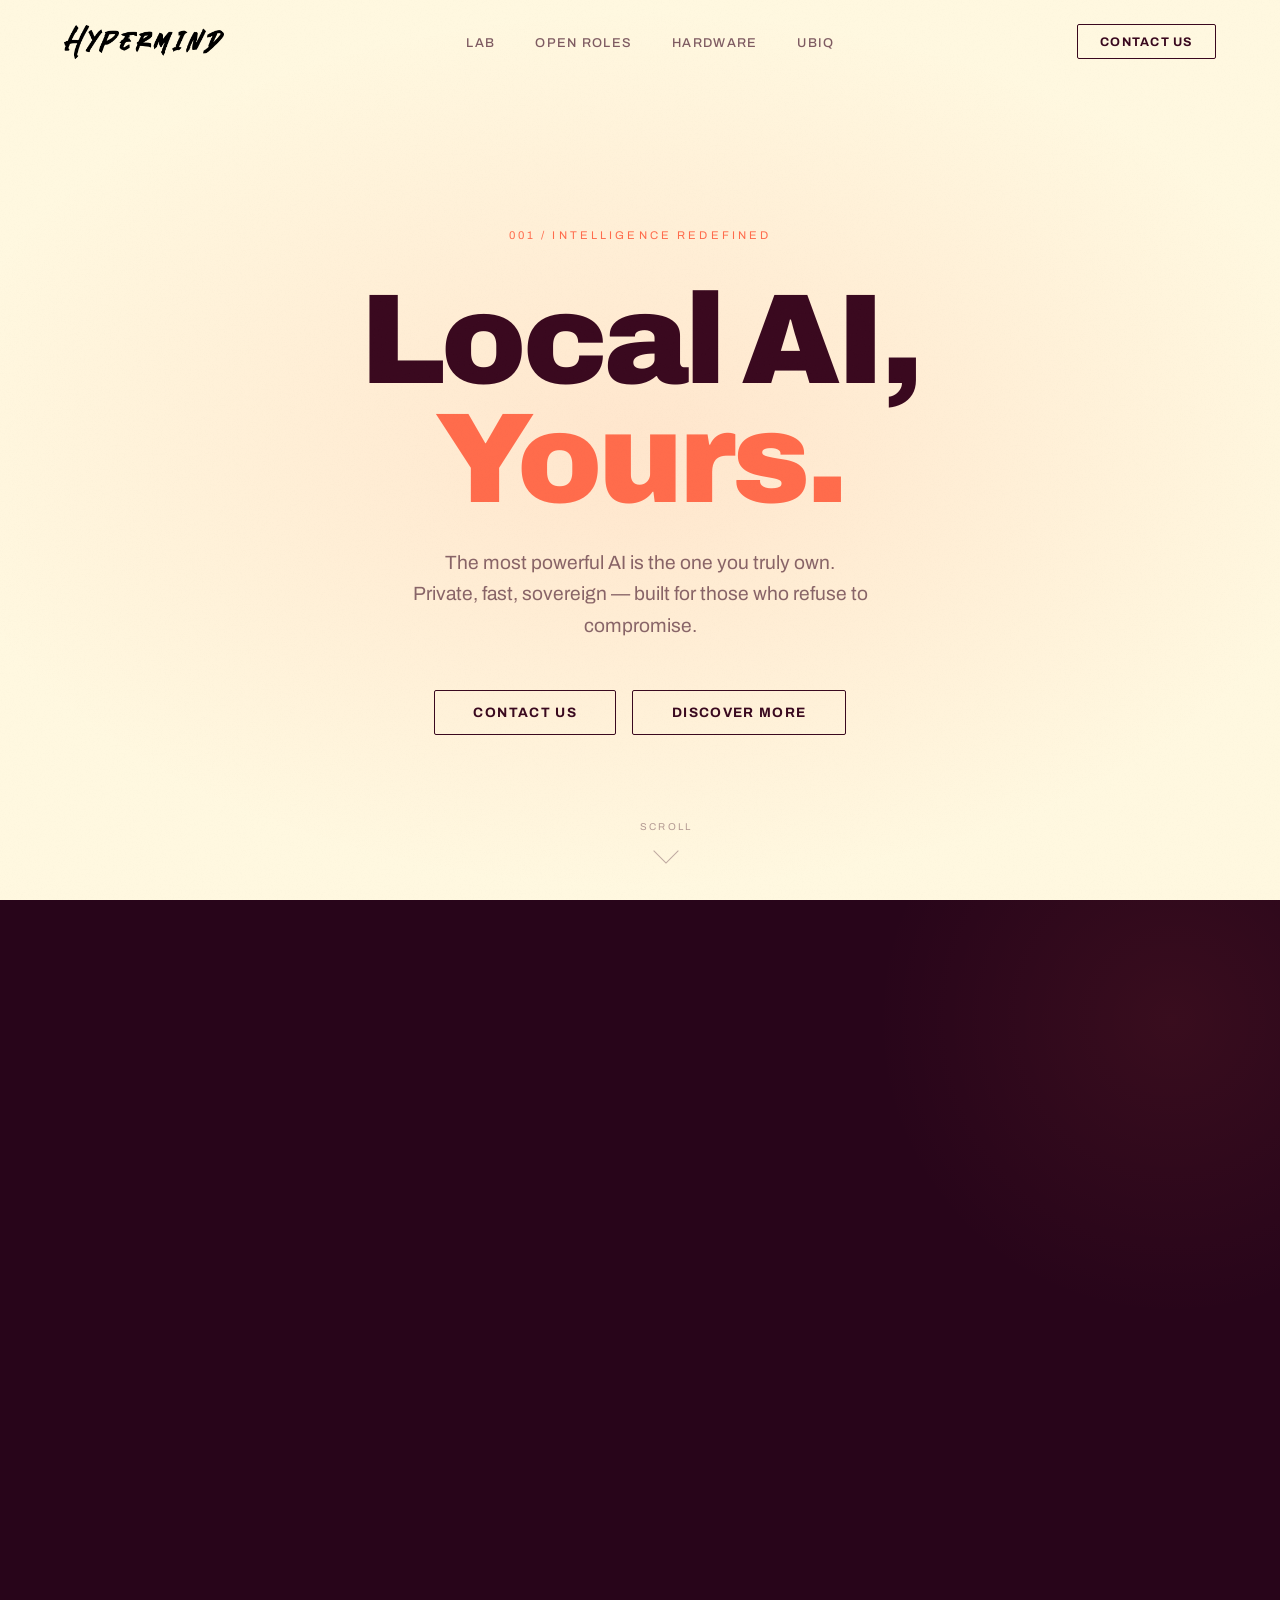
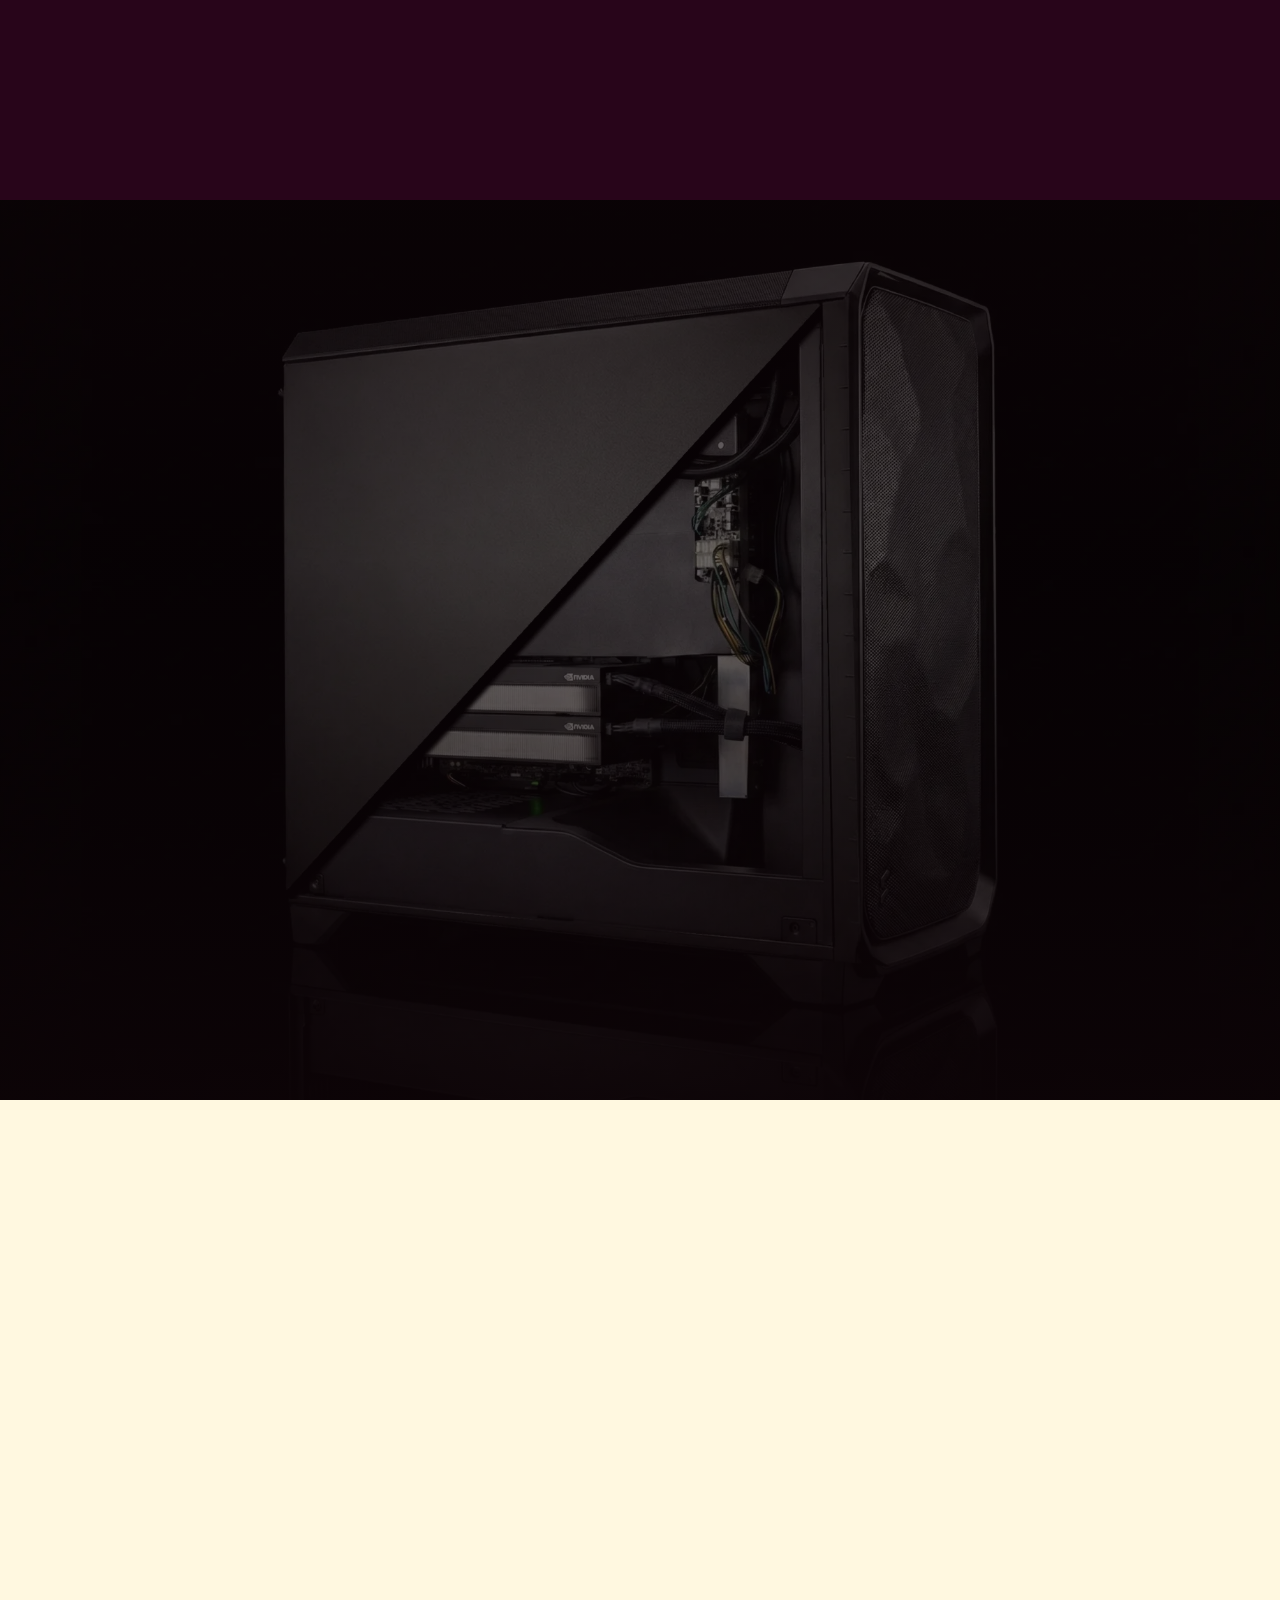
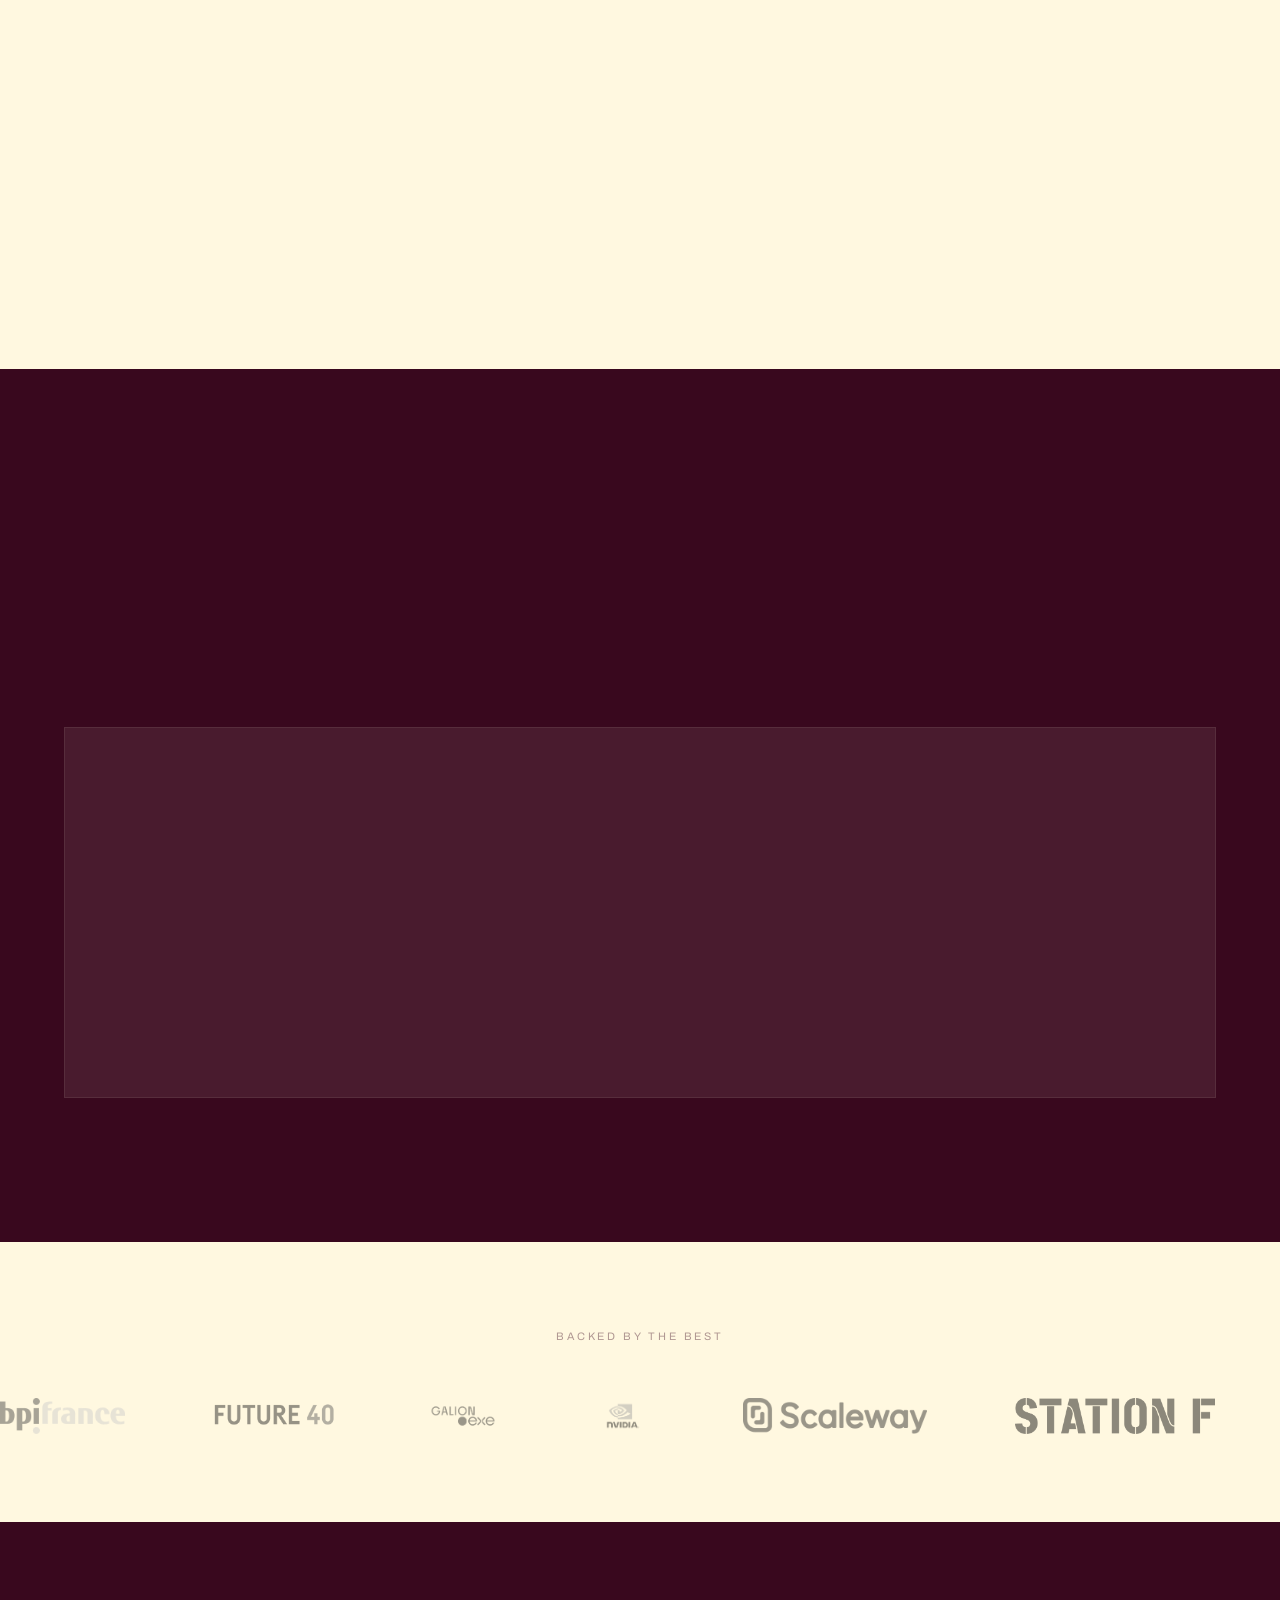
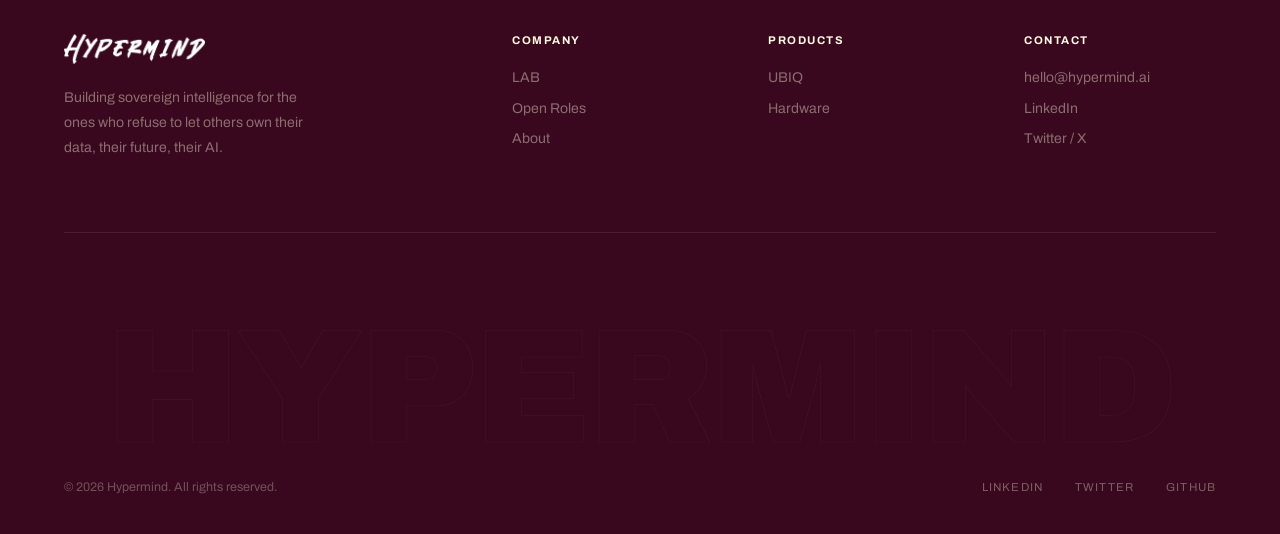
==== commit b418724a: "v2 — cream theme, new pages, WebP images, performance fixes Design & theme: - Flip site to cream (#F" ====
--- a/index.html
+++ b/index.html
@@ -17,11 +17,11 @@
 ══════════════════════════════════════════════ -->
 <nav id="nav">
   <a href="#" class="nav-logo">
-    <img src="assets/logo.png" alt="Hypermind" />
+    <img src="assets/Hypermind2.png" alt="Hypermind" />
   </a>
   <ul class="nav-links">
-    <li><a href="#lab">LAB</a></li>
-    <li><a href="#open-roles">Open Roles</a></li>
+    <li><a href="lab.html">LAB</a></li>
+    <li><a href="open-roles.html">Open Roles</a></li>
     <li><a href="hardware.html">Hardware</a></li>
     <li><a href="#ubiq">UBIQ</a></li>
   </ul>
@@ -56,7 +56,10 @@
 <section id="ubiq">
   <div class="ubiq-inner">
     <div class="ubiq-visual r-l">
-      <img src="assets/ubiq.png" alt="UBIQ" />
+      <picture>
+        <source srcset="assets/ubiq.webp" type="image/webp" />
+        <img src="assets/ubiq.png" alt="UBIQ" />
+      </picture>
     </div>
     <div class="ubiq-content">
       <span class="prod-label r d1">001 / Product</span>
@@ -80,14 +83,17 @@
   <div class="hw-bg"></div>
   <div class="hw-overlay"></div>
   <div class="hw-inner">
-    <span class="hw-label r d1">002 / Product</span>
-    <h2 class="hw-title r d2">The<br>Hardware.</h2>
-    <p class="hw-caption r d3">
-      Built for performance, designed to last. Our hardware is the
-      foundation of local AI sovereignty — raw power, engineered with precision.
-    </p>
-    <div class="r d4">
-      <button class="btn-primary">Discover Hardware</button>
+    <div class="hw-visual"></div>
+    <div class="hw-content">
+      <span class="hw-label r d1">002 / Product</span>
+      <h2 class="hw-title r d2">The<br>Hardware.</h2>
+      <p class="hw-caption r d3">
+        Built for performance, designed to last. Our hardware is the
+        foundation of local AI sovereignty — raw power, engineered with precision.
+      </p>
+      <div class="r d4">
+        <a href="hardware.html" class="btn-primary">Discover Hardware</a>
+      </div>
     </div>
   </div>
 </section>
@@ -222,8 +228,8 @@
       <div class="footer-col">
         <h5>Company</h5>
         <ul>
-          <li><a href="#lab">LAB</a></li>
-          <li><a href="#open-roles">Open Roles</a></li>
+          <li><a href="lab.html">LAB</a></li>
+          <li><a href="open-roles.html">Open Roles</a></li>
           <li><a href="#">About</a></li>
         </ul>
       </div>
--- a/css/style.css
+++ b/css/style.css
@@ -17,7 +17,7 @@
 /* ─── Reset ─────────────────────────────────────────────── */
 *, *::before, *::after { margin: 0; padding: 0; box-sizing: border-box; }
 html  { scroll-behavior: smooth; }
-body  { font-family: var(--font); background: var(--dark); color: var(--cream); overflow-x: hidden; cursor: default; }
+body  { font-family: var(--font); background: var(--cream); color: var(--dark); overflow-x: hidden; cursor: default; }
 img   { display: block; max-width: 100%; }
 a     { text-decoration: none; }
 button { cursor: pointer; }
@@ -51,38 +51,40 @@
 }
 
 /* ─── Buttons ───────────────────────────────────────────── */
-/* Primary (coral fill) */
+/* Primary button — dark outline at rest, coral fill on hover */
 .btn-primary {
   display: inline-flex; align-items: center; justify-content: center;
-  background: var(--coral); color: var(--cream); border: none;
+  background: transparent; color: var(--dark);
+  border: 1.5px solid var(--dark);
   padding: .9rem 2.4rem; font-family: var(--font); font-size: .85rem;
   font-weight: 700; letter-spacing: .1em; text-transform: uppercase;
-  border-radius: 2px; transition: background .25s, transform .25s, box-shadow .25s;
+  border-radius: 2px; transition: background .25s, color .25s, border-color .25s, transform .25s, box-shadow .25s;
 }
 .btn-primary:hover {
-  background: var(--peach); transform: translateY(-2px);
-  box-shadow: 0 8px 28px rgba(255,107,75,.35);
+  background: var(--coral); color: var(--cream); border-color: var(--coral);
+  transform: translateY(-2px); box-shadow: 0 8px 28px rgba(255,107,75,.35);
 }
 
 /* Ghost outline */
 .btn-outline {
   display: inline-flex; align-items: center; justify-content: center;
-  background: transparent; color: var(--cream);
-  border: 1px solid rgba(255,248,224,.28);
+  background: transparent; color: var(--dark);
+  border: 1.5px solid var(--dark);
   padding: .9rem 2.4rem; font-family: var(--font); font-size: .85rem;
   font-weight: 700; letter-spacing: .1em; text-transform: uppercase;
-  border-radius: 2px; transition: border-color .25s, background .25s;
-}
-.btn-outline:hover { border-color: var(--cream); background: rgba(255,248,224,.06); }
+  border-radius: 2px; transition: background .25s, color .25s, border-color .25s;
+}
+.btn-outline:hover { background: var(--coral); color: var(--cream); border-color: var(--coral); }
 
 /* Nav CTA button */
 .btn-nav {
-  background: var(--coral); color: var(--cream); border: none;
+  background: transparent; color: var(--dark);
+  border: 1.5px solid var(--dark);
   padding: .6rem 1.4rem; font-family: var(--font); font-size: .78rem;
   font-weight: 700; letter-spacing: .1em; text-transform: uppercase;
-  border-radius: 2px; transition: background .2s, transform .2s;
-}
-.btn-nav:hover { background: var(--peach); transform: translateY(-1px); }
+  border-radius: 2px; transition: background .2s, color .2s, border-color .2s, transform .2s;
+}
+.btn-nav:hover { background: var(--coral); color: var(--cream); border-color: var(--coral); transform: translateY(-1px); }
 
 /* ─── Scroll Chevron (shared arrow used in both heroes) ── */
 .scroll-hint {
@@ -93,12 +95,12 @@
 }
 .scroll-hint span {
   font-size: .62rem; letter-spacing: .22em; text-transform: uppercase;
-  color: rgba(255,248,224,.38);
+  color: rgba(57,8,30,.38);
 }
 .scroll-chevron {
   width: 18px; height: 18px;
-  border-right: 1.5px solid rgba(255,248,224,.32);
-  border-bottom: 1.5px solid rgba(255,248,224,.32);
+  border-right: 1.5px solid rgba(57,8,30,.32);
+  border-bottom: 1.5px solid rgba(57,8,30,.32);
   transform: rotate(45deg);
   animation: chevronBounce 1.6s ease infinite;
 }
@@ -120,10 +122,10 @@
 .nav-logo img { height: 34px; filter: brightness(0) invert(1); }
 .nav-links { display: flex; align-items: center; gap: 2.5rem; list-style: none; }
 .nav-links a {
-  color: rgba(255,248,224,.75); font-size: .8rem; font-weight: 500;
+  color: rgba(57,8,30,.65); font-size: .8rem; font-weight: 500;
   letter-spacing: .1em; text-transform: uppercase; transition: color .2s;
 }
-.nav-links a:hover  { color: var(--cream); }
+.nav-links a:hover  { color: var(--dark); }
 .nav-links a.active { color: var(--coral); }
 
 /* ═══════════════════════════════════════════════════════════
--- a/css/home.css
+++ b/css/home.css
@@ -5,7 +5,7 @@
 /* ─── HERO ──────────────────────────────────────────────── */
 #hero {
   min-height: 100svh;
-  background: var(--dark);
+  background: var(--cream);
   display: flex; flex-direction: column;
   align-items: center; justify-content: center;
   text-align: center;
@@ -16,8 +16,7 @@
 #hero::before {
   content: '';
   position: absolute; inset: 0;
-  background: radial-gradient(ellipse 80% 70% at 50% 50%,
-    rgba(255,107,75,.11) 0%, transparent 70%);
+  background: radial-gradient(ellipse 80% 70% at 50% 50%, rgba(255,107,75,.13) 0%, transparent 70%);
   pointer-events: none;
 }
 /* Grain texture */
@@ -37,14 +36,14 @@
 .hero-title {
   font-size: clamp(3.8rem, 10vw, 9.5rem);
   font-weight: 900; line-height: .93; letter-spacing: -.03em;
-  color: var(--cream); margin-bottom: 1.75rem;
+  color: var(--dark); margin-bottom: 1.75rem;
   opacity: 0; transform: translateY(28px);
   animation: fadeUp .85s ease forwards .5s;
 }
 .hero-title em { color: var(--coral); font-style: normal; }
 .hero-sub {
   font-size: clamp(.95rem, 1.8vw, 1.2rem); font-weight: 400;
-  color: rgba(255,168,134,.8); line-height: 1.65;
+  color: rgba(57,8,30,.6); line-height: 1.65;
   max-width: 500px; margin-bottom: 3rem;
   opacity: 0; transform: translateY(22px);
   animation: fadeUp .85s ease forwards .7s;
@@ -56,6 +55,20 @@
 /* Home page scroll hint is centered bottom */
 .scroll-hint {
   bottom: 2.5rem; left: 50%; transform: translateX(-50%);
+}
+
+/* ─── Logo: black on cream hero, white once nav scrolled ── */
+#nav .nav-logo img          { filter: none; }
+#nav.scrolled .nav-logo img { filter: brightness(0) invert(1); }
+
+/* ─── Button overrides for dark sections ────────────────── */
+#ubiq .btn-primary,
+#hardware .btn-primary {
+  color: var(--cream); border-color: rgba(255,248,224,.5);
+}
+#ubiq .btn-primary:hover,
+#hardware .btn-primary:hover {
+  background: var(--coral); border-color: var(--coral); color: var(--cream);
 }
 
 /* ─── PRODUCT: UBIQ ─────────────────────────────────────── */
@@ -106,11 +119,10 @@
   background: #0D0407;
   display: flex; align-items: center; justify-content: center;
   position: relative; overflow: hidden;
-  padding: 0;
 }
 .hw-bg {
   position: absolute; inset: 0;
-  background-image: url('../assets/hardware.png');
+  background-image: url('../assets/hardware.webp');
   background-size: cover; background-position: center;
   opacity: .55; transition: opacity 1s;
 }
@@ -127,23 +139,26 @@
 }
 .hw-inner {
   position: relative; z-index: 2;
-  width: 100%; text-align: center;
-  padding: 10rem 4rem 7rem;
-  display: flex; flex-direction: column;
-  align-items: center; gap: 1.5rem;
-}
+  max-width: 1200px; width: 100%; margin: 0 auto;
+  display: grid; grid-template-columns: 1fr 1fr;
+  gap: 6rem; align-items: center;
+  padding: 7rem 4rem;
+}
+.hw-visual { /* empty left column — background image shows through */ }
+.hw-content { /* right column — text */ }
 .hw-label {
   font-size: .68rem; letter-spacing: .26em; text-transform: uppercase;
-  color: var(--coral);
+  color: var(--coral); margin-bottom: 1.25rem; display: block;
 }
 .hw-title {
-  font-size: clamp(5rem, 13vw, 13rem);
-  font-weight: 900; line-height: .88; letter-spacing: -.04em;
-  color: var(--cream);
+  font-size: clamp(4rem, 9vw, 8.5rem);
+  font-weight: 900; line-height: .92; letter-spacing: -.03em;
+  color: var(--cream); margin-bottom: 1.5rem;
 }
 .hw-caption {
-  font-size: 1rem; line-height: 1.7;
-  color: rgba(255,248,224,.5); max-width: 460px;
+  font-size: 1.05rem; line-height: 1.7;
+  color: rgba(255,248,224,.55); max-width: 420px;
+  margin-bottom: 2.25rem;
 }
 
 /* ─── MISSION ───────────────────────────────────────────── */
@@ -236,6 +251,7 @@
   display: flex; gap: 5.5rem; align-items: center;
   animation: marquee 22s linear infinite;
   width: max-content;
+  will-change: transform;
 }
 .marquee-track:hover { animation-play-state: paused; }
 .sponsor-img {
@@ -251,7 +267,9 @@
   #ubiq        { padding: 6rem 1.5rem; }
   #mission     { padding: 7rem 1.5rem; }
   #partnerships { padding: 6rem 1.5rem; }
-  .hw-title    { font-size: clamp(3.5rem, 11vw, 9rem); }
+  .hw-inner    { grid-template-columns: 1fr; gap: 3rem; padding: 4rem 1.5rem; }
+  .hw-visual   { display: none; }
+  #hardware    { padding: 6rem 0; }
 }
 @media (max-width: 560px) {
   .hero-btns       { flex-direction: column; align-items: center; }
